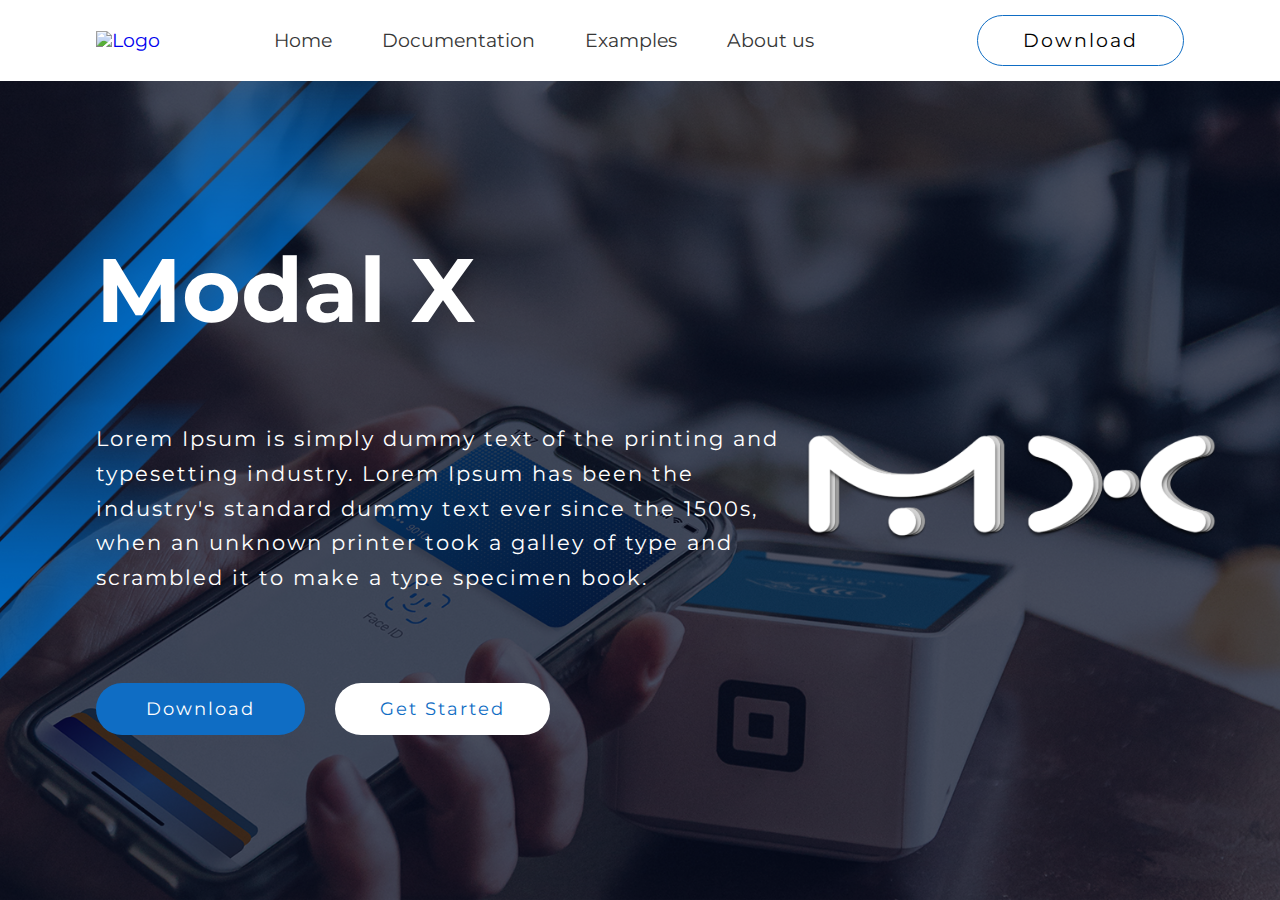
==== app/index.html @ 3172d70e "changes" ====
<!DOCTYPE html>
<html lang="en">
<head>
	<meta charset="UTF-8">
	<meta name="viewport" content="width=device-width, initial-scale=1.0">
	<meta http-equiv="X-UA-Compatible" content="ie=edge">
	<link rel="shortcut icon" href="/img/MX-logo-browser.png" type="image/png">
	<link href="https://fonts.googleapis.com/css?family=Montserrat:400,500,700,800&display=swap" rel="stylesheet">
	<link rel="stylesheet" href="css/reset.css">
	<link rel="stylesheet" href="https://use.fontawesome.com/releases/v5.8.2/css/all.css" integrity="sha384-oS3vJWv+0UjzBfQzYUhtDYW+Pj2yciDJxpsK1OYPAYjqT085Qq/1cq5FLXAZQ7Ay" crossorigin="anonymous">
	<link rel="stylesheet" href="css/main.css">
	<title>Modal X</title>
</head>
<body>
	<nav class="nav">
		<div class="wrapper">
			<a href="index.html"><img class="ModalX-logo" src="/img/MX.png" alt="Logo"></a>
			<ul class="nav-menu">
				<a href="#" class="nav-menu-item">
					<li>Home</li>
				</a>
				<a href="#" class="nav-menu-item">
					<li>Documentation</li>
				</a>
				<a href="#" class="nav-menu-item">
					<li>Examples</li>
				</a>
				<a href="templates/about.html" class="nav-menu-item">
					<li>About us</li>
				</a>
			</ul>
			<div class="links">
				<a class="git" href="#"><i class="fab fa-github"></i></a>
				<a class="telegram" href="#"><i class="fab fa-telegram"></i></a>
				<a href="#" class="btn download">Download</a>
			</div>
		</div>
	</nav>
	<header class="header">
		<div class="background"></div>
		<div class="lines"></div>
		<div class="dark-background"></div>
		<div class="main-logo"><img src="img/MX-index.png" alt=""></div>
		<div class="wrapper">
			<div class="header-main">
				<h1 class="header-title">Modal X</h1>
				<p class="header-subtitle">Lorem Ipsum is simply dummy text of the printing and typesetting industry. Lorem Ipsum has been the industry's standard dummy text ever since the 1500s, when an unknown printer took a galley of type and scrambled it to make a type specimen book.</p>			
				<div class="links">
					<a href="#" class="btn download">Download</a>
					<a href="#" class="btn started">Get Started</a>
				</div>
			</div>
		</div>
	</header>
</body>
</html>
---- app/css/main.css ----
@media screen and (max-width: 640px) {
  body {
    background-color: #fff; } }

@font-face {
  font-family: "Space Age";
  src: url("../fonts/Space Age/SpaceAge.otf"); }

html {
  overflow-x: hidden;
  min-width: 320px;
  font-size: 19px;
  font-weight: 400;
  font-family: 'Montserrat', sans-serif; }

a {
  text-decoration: none; }

.btn {
  display: inline-block;
  padding: 15px 45px;
  border: 1px solid #0f6dc4;
  border-radius: 30px;
  font-size: 19px;
  font-weight: 400;
  letter-spacing: 2px;
  color: #000;
  -webkit-transition: .25s;
  -o-transition: .25s;
  transition: .25s; }
  .btn:hover {
    background-color: #0f6dc4;
    color: #fff; }

.nav {
  display: -webkit-box;
  display: -ms-flexbox;
  display: flex;
  position: fixed;
  width: 100%;
  -webkit-box-align: center;
  -ms-flex-align: center;
  align-items: center;
  -webkit-box-pack: center;
  -ms-flex-pack: center;
  justify-content: center;
  left: 0;
  top: 0;
  padding: 15px 0;
  background-color: #fff;
  z-index: 9999; }
  .nav .wrapper {
    display: -webkit-box;
    display: -ms-flexbox;
    display: flex;
    width: 85%;
    -webkit-box-align: center;
    -ms-flex-align: center;
    align-items: center;
    -webkit-box-pack: justify;
    -ms-flex-pack: justify;
    justify-content: space-between; }
  .nav-menu {
    display: -webkit-box;
    display: -ms-flexbox;
    display: flex;
    -webkit-box-align: center;
    -ms-flex-align: center;
    align-items: center; }
    .nav-menu-item {
      margin: 0 25px;
      font-size: 19px;
      color: #363636;
      -webkit-transition: .2s;
      -o-transition: .2s;
      transition: .2s; }
      .nav-menu-item:hover {
        color: #0f6dc4; }
  .nav .ModalX-logo {
    display: -webkit-inline-box;
    display: -ms-inline-flexbox;
    display: inline-flex;
    height: 25px;
    margin-top: 6px; }
  .nav .links .git {
    margin: 0 10px;
    color: #000; }
    .nav .links .git:hover {
      color: #5f5f5f; }
  .nav .links .telegram {
    margin-right: 30px;
    color: #12a4da; }
    .nav .links .telegram:hover {
      color: #127eda; }
  .nav .links .git, .nav .links .telegram {
    font-size: 22px;
    -webkit-transition: .25s;
    -o-transition: .25s;
    transition: .25s; }

.header {
  position: relative;
  width: 100vw;
  height: calc(100vh - 80px);
  margin-top: 80px; }
  .header .background, .header .lines, .header .dark-background {
    position: absolute;
    width: 100%;
    height: 100%;
    top: 0;
    left: 0; }
  .header .background {
    background-image: url(../img/cosmos.jpg);
    background-position: center bottom;
    background-size: cover;
    z-index: 2;
    opacity: .3; }
  .header .lines {
    background-image: url(../img/lines.png);
    background-repeat: no-repeat;
    top: -5%;
    z-index: 3; }
  .header .dark-background {
    z-index: 1;
    background-color: #070b20; }
  .header .main-logo {
    position: absolute;
    right: 5%;
    top: 50%;
    -webkit-transform: translateY(-50%);
    -ms-transform: translateY(-50%);
    transform: translateY(-50%);
    z-index: 4; }
    .header .main-logo img {
      width: 32vw; }
  .header .wrapper {
    width: 85%;
    margin: 0 auto;
    height: 100%;
    display: -webkit-box;
    display: -ms-flexbox;
    display: flex;
    -webkit-box-align: center;
    -ms-flex-align: center;
    align-items: center; }
  .header-main {
    display: -webkit-box;
    display: -ms-flexbox;
    display: flex;
    -webkit-box-orient: vertical;
    -webkit-box-direction: normal;
    -ms-flex-direction: column;
    flex-direction: column;
    -webkit-box-pack: justify;
    -ms-flex-pack: justify;
    justify-content: space-between;
    position: relative;
    z-index: 9999;
    color: #ffffff;
    width: 700px;
    min-height: 490px; }
  .header-title {
    font-size: 90px;
    font-weight: bold; }
  .header-subtitle {
    font-size: 21px;
    line-height: 1.65;
    letter-spacing: 2px; }
  .header .links .btn {
    padding: 17px 45px;
    font-size: 18px;
    border: 0; }
  .header .links .download {
    color: #fff;
    background-color: #0f6dc4;
    padding: 17px 50px; }
    .header .links .download:hover {
      background-color: #fff;
      color: #0f6dc4; }
  .header .links .started {
    background-color: #fff;
    color: #0f6dc4;
    font-weight: 400;
    border: 0;
    margin-left: 25px; }
    .header .links .started:hover {
      background-color: #0f6dc4;
      color: #fff; }
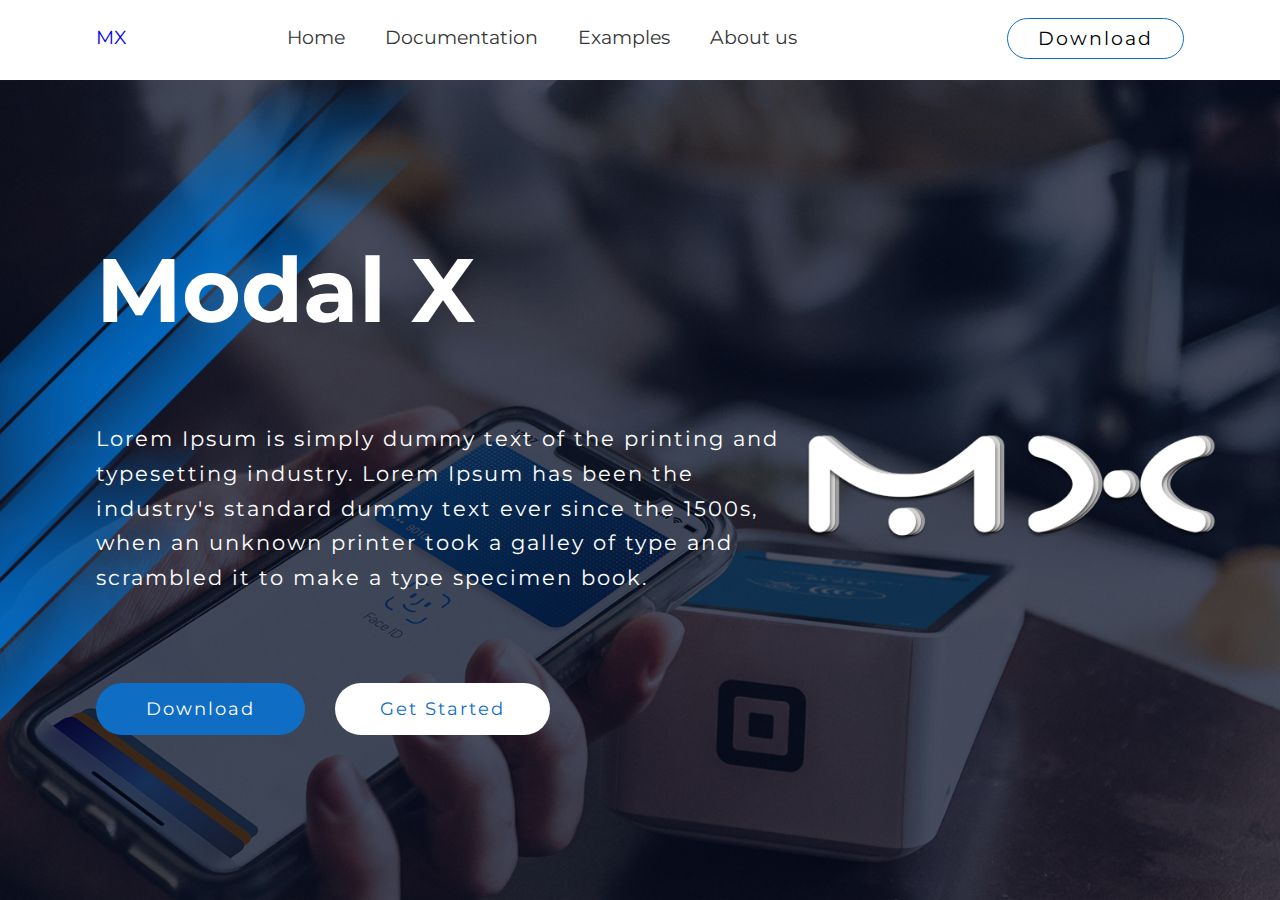
==== commit c0ac1bdf: "update 1.3v" ====
--- a/app/index.html
+++ b/app/index.html
@@ -4,7 +4,7 @@
 	<meta charset="UTF-8">
 	<meta name="viewport" content="width=device-width, initial-scale=1.0">
 	<meta http-equiv="X-UA-Compatible" content="ie=edge">
-	<link rel="shortcut icon" href="/img/MX-logo-browser.png" type="image/png">
+	<link rel="shortcut icon" href="img/MX-logo-browser.png" type="image/png">
 	<link href="https://fonts.googleapis.com/css?family=Montserrat:400,500,700,800&display=swap" rel="stylesheet">
 	<link rel="stylesheet" href="css/reset.css">
 	<link rel="stylesheet" href="https://use.fontawesome.com/releases/v5.8.2/css/all.css" integrity="sha384-oS3vJWv+0UjzBfQzYUhtDYW+Pj2yciDJxpsK1OYPAYjqT085Qq/1cq5FLXAZQ7Ay" crossorigin="anonymous">
@@ -14,7 +14,7 @@
 <body>
 	<nav class="nav">
 		<div class="wrapper">
-			<a href="index.html"><img class="ModalX-logo" src="/img/MX.png" alt="Logo"></a>
+			<a href="index.html">MX</a>
 			<ul class="nav-menu">
 				<a href="#" class="nav-menu-item">
 					<li>Home</li>
@@ -22,7 +22,7 @@
 				<a href="#" class="nav-menu-item">
 					<li>Documentation</li>
 				</a>
-				<a href="#" class="nav-menu-item">
+				<a href="templates/examples.html" class="nav-menu-item">
 					<li>Examples</li>
 				</a>
 				<a href="templates/about.html" class="nav-menu-item">
--- a/app/css/main.css
+++ b/app/css/main.css
@@ -18,25 +18,26 @@
 
 .btn {
   display: inline-block;
-  padding: 15px 45px;
+  padding: 10px 30px;
   border: 1px solid #0f6dc4;
   border-radius: 30px;
   font-size: 19px;
   font-weight: 400;
   letter-spacing: 2px;
   color: #000;
-  -webkit-transition: .25s;
-  -o-transition: .25s;
-  transition: .25s; }
+  cursor: pointer;
+  -webkit-transition: .2s;
+  -o-transition: .2s;
+  transition: .2s; }
   .btn:hover {
     background-color: #0f6dc4;
     color: #fff; }
 
 .nav {
+  position: fixed;
   display: -webkit-box;
   display: -ms-flexbox;
   display: flex;
-  position: fixed;
   width: 100%;
   -webkit-box-align: center;
   -ms-flex-align: center;
@@ -68,7 +69,7 @@
     -ms-flex-align: center;
     align-items: center; }
     .nav-menu-item {
-      margin: 0 25px;
+      margin: 0 20px;
       font-size: 19px;
       color: #363636;
       -webkit-transition: .2s;
@@ -77,26 +78,25 @@
       .nav-menu-item:hover {
         color: #0f6dc4; }
   .nav .ModalX-logo {
-    display: -webkit-inline-box;
-    display: -ms-inline-flexbox;
-    display: inline-flex;
-    height: 25px;
-    margin-top: 6px; }
-  .nav .links .git {
-    margin: 0 10px;
-    color: #000; }
-    .nav .links .git:hover {
-      color: #5f5f5f; }
-  .nav .links .telegram {
-    margin-right: 30px;
-    color: #12a4da; }
-    .nav .links .telegram:hover {
-      color: #127eda; }
-  .nav .links .git, .nav .links .telegram {
-    font-size: 22px;
-    -webkit-transition: .25s;
-    -o-transition: .25s;
-    transition: .25s; }
+    font-size: 40px;
+    font-family: "Space Age"; }
+  .nav .links {
+    margin-top: 3px; }
+    .nav .links .git {
+      margin: 0 10px;
+      color: #000; }
+      .nav .links .git:hover {
+        color: #5f5f5f; }
+    .nav .links .telegram {
+      margin-right: 30px;
+      color: #12a4da; }
+      .nav .links .telegram:hover {
+        color: #127eda; }
+    .nav .links .git, .nav .links .telegram {
+      font-size: 22px;
+      -webkit-transition: .25s;
+      -o-transition: .25s;
+      transition: .25s; }
 
 .header {
   position: relative;
@@ -118,7 +118,7 @@
   .header .lines {
     background-image: url(../img/lines.png);
     background-repeat: no-repeat;
-    top: -5%;
+    top: 0;
     z-index: 3; }
   .header .dark-background {
     z-index: 1;
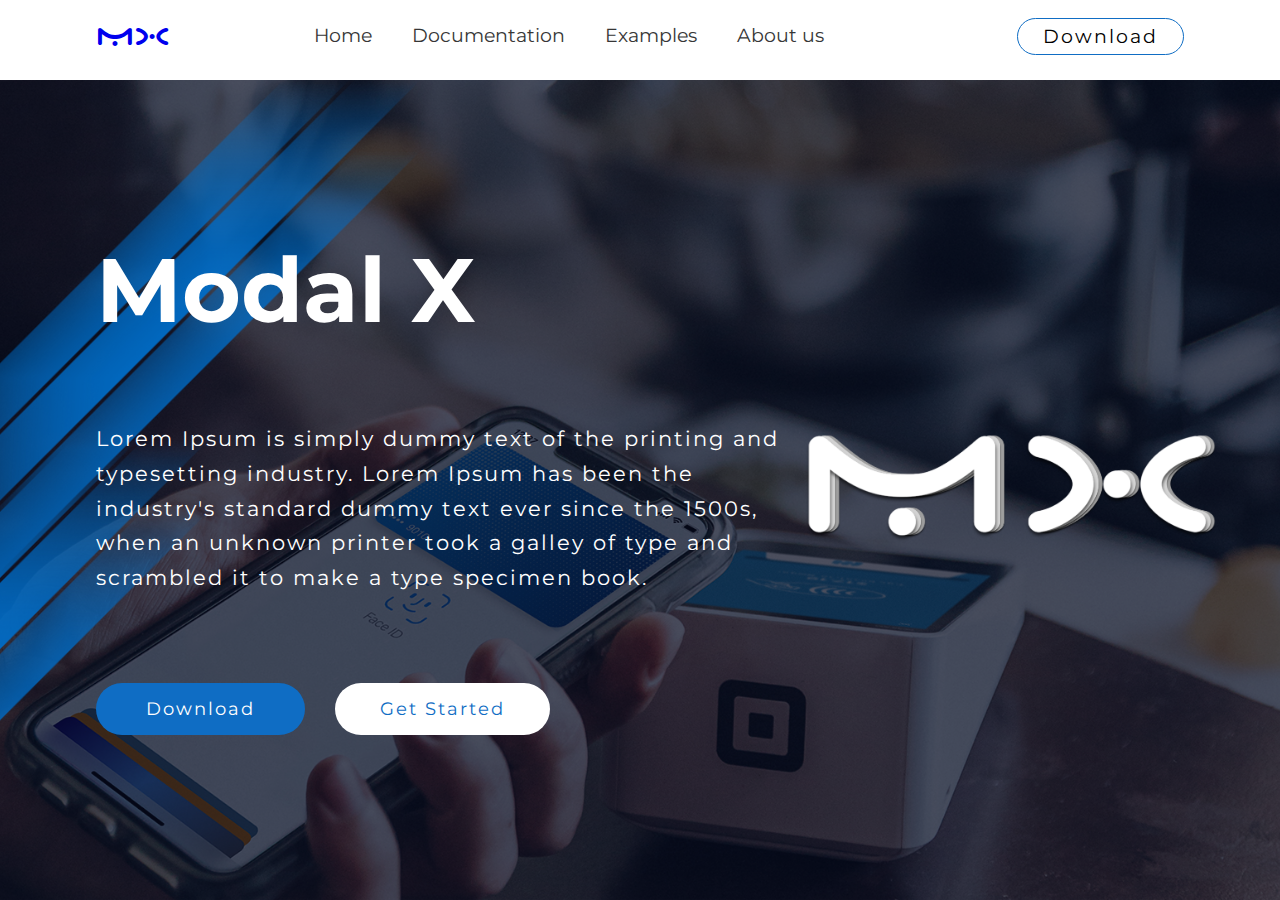
==== commit c96996a2: "update 1.4v" ====
--- a/app/index.html
+++ b/app/index.html
@@ -14,7 +14,7 @@
 <body>
 	<nav class="nav">
 		<div class="wrapper">
-			<a href="index.html">MX</a>
+			<a class="ModalX-logo" href="index.html">MX</a>
 			<ul class="nav-menu">
 				<a href="#" class="nav-menu-item">
 					<li>Home</li>
--- a/app/css/main.css
+++ b/app/css/main.css
@@ -18,7 +18,7 @@
 
 .btn {
   display: inline-block;
-  padding: 10px 30px;
+  padding: 8px 25px;
   border: 1px solid #0f6dc4;
   border-radius: 30px;
   font-size: 19px;
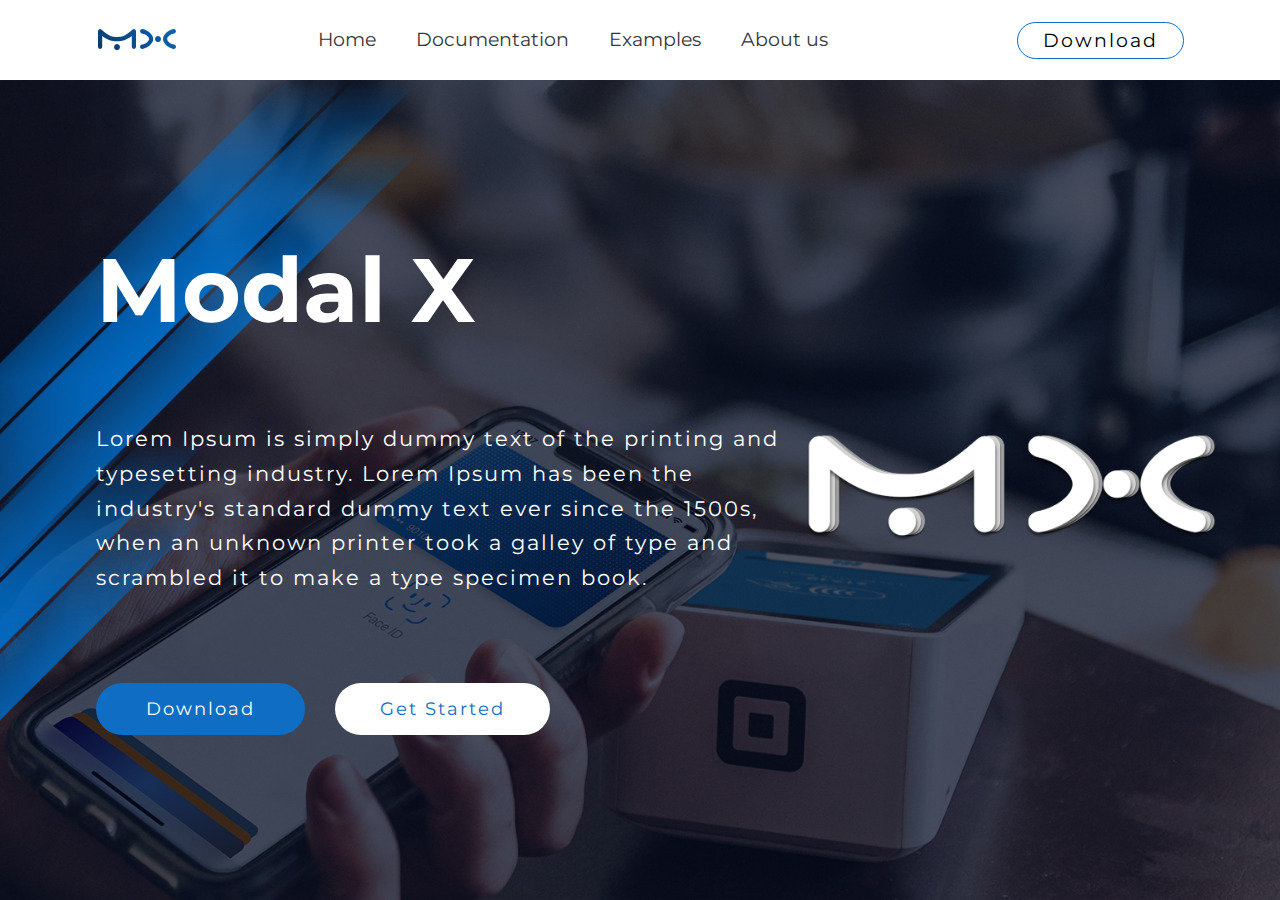
==== commit d8f5c60d: "update 1.5v" ====
--- a/app/index.html
+++ b/app/index.html
@@ -16,10 +16,10 @@
 		<div class="wrapper">
 			<a class="ModalX-logo" href="index.html">MX</a>
 			<ul class="nav-menu">
-				<a href="#" class="nav-menu-item">
+				<a href="index.html" class="nav-menu-item">
 					<li>Home</li>
 				</a>
-				<a href="#" class="nav-menu-item">
+				<a href="templates/documentation.html" class="nav-menu-item">
 					<li>Documentation</li>
 				</a>
 				<a href="templates/examples.html" class="nav-menu-item">
--- a/app/css/main.css
+++ b/app/css/main.css
@@ -78,8 +78,18 @@
       .nav-menu-item:hover {
         color: #0f6dc4; }
   .nav .ModalX-logo {
-    font-size: 40px;
-    font-family: "Space Age"; }
+    font-size: 45px;
+    font-family: "Space Age";
+    margin-bottom: 3px;
+    background: -webkit-linear-gradient(45deg, #083561 0%, #0e6cc2 100%);
+    background: -o-linear-gradient(45deg, #083561 0%, #0e6cc2 100%);
+    background: linear-gradient(45deg, #083561 0%, #0e6cc2 100%);
+    -webkit-background-clip: text;
+    -webkit-text-fill-color: transparent;
+    -webkit-user-select: none;
+    -moz-user-select: none;
+    -ms-user-select: none;
+    user-select: none; }
   .nav .links {
     margin-top: 3px; }
     .nav .links .git {
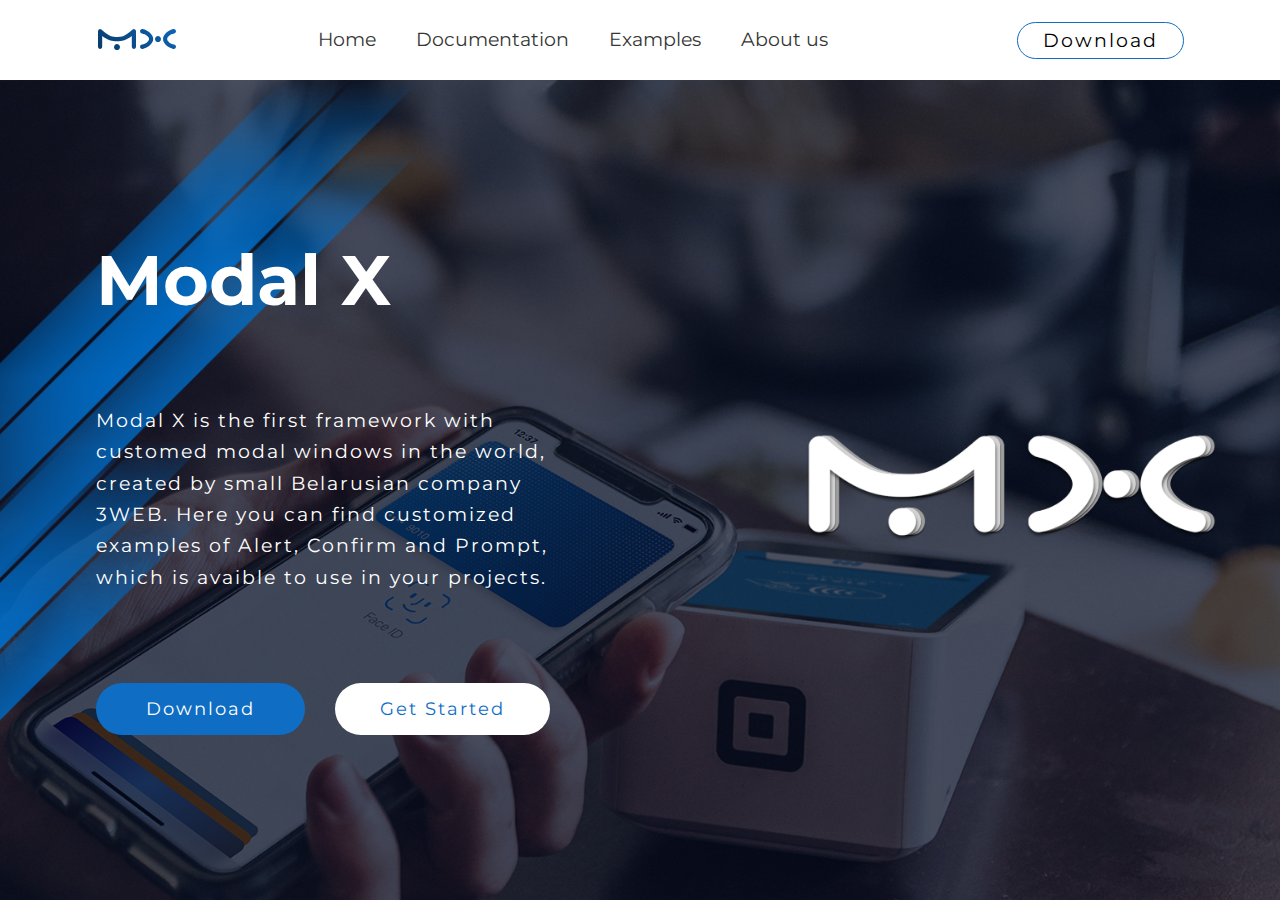
==== commit bd820736: "photo" ====
--- a/app/index.html
+++ b/app/index.html
@@ -19,7 +19,7 @@
 				<a href="index.html" class="nav-menu-item">
 					<li>Home</li>
 				</a>
-				<a href="templates/documentation.html" class="nav-menu-item">
+				<a href="ModalX.html" class="nav-menu-item">
 					<li>Documentation</li>
 				</a>
 				<a href="templates/examples.html" class="nav-menu-item">
@@ -44,7 +44,9 @@
 		<div class="wrapper">
 			<div class="header-main">
 				<h1 class="header-title">Modal X</h1>
-				<p class="header-subtitle">Lorem Ipsum is simply dummy text of the printing and typesetting industry. Lorem Ipsum has been the industry's standard dummy text ever since the 1500s, when an unknown printer took a galley of type and scrambled it to make a type specimen book.</p>			
+				<p class="header-subtitle">
+					Modal X is the first framework with customed modal windows in the world, created by small Belarusian company 3WEB. Here you can find customized examples of Alert, Confirm and Prompt, which is avaible to use in your projects.
+				</p>			
 				<div class="links">
 					<a href="#" class="btn download">Download</a>
 					<a href="#" class="btn started">Get Started</a>
--- a/app/css/main.css
+++ b/app/css/main.css
@@ -89,7 +89,9 @@
     -webkit-user-select: none;
     -moz-user-select: none;
     -ms-user-select: none;
-    user-select: none; }
+    user-select: none;
+    -webkit-animation: 20s hue linear infinite;
+    animation: 20s hue linear infinite; }
   .nav .links {
     margin-top: 3px; }
     .nav .links .git {
@@ -107,6 +109,46 @@
       -webkit-transition: .25s;
       -o-transition: .25s;
       transition: .25s; }
+
+@-webkit-keyframes hue {
+  0% {
+    -webkit-filter: hue-rotate(0deg);
+    filter: hue-rotate(0deg); }
+  100% {
+    -webkit-filter: hue-rotate(360deg);
+    filter: hue-rotate(360deg); } }
+
+@keyframes hue {
+  0% {
+    -webkit-filter: hue-rotate(0deg);
+    filter: hue-rotate(0deg); }
+  100% {
+    -webkit-filter: hue-rotate(360deg);
+    filter: hue-rotate(360deg); } }
+
+@media screen and (max-width: 1100px) {
+  .nav .wrapper {
+    width: 97%; }
+  .nav-menu {
+    display: -webkit-box;
+    display: -ms-flexbox;
+    display: flex;
+    -webkit-box-align: center;
+    -ms-flex-align: center;
+    align-items: center; }
+    .nav-menu-item {
+      margin: 0 10px;
+      font-size: 17px; }
+  .nav .ModalX-logo {
+    font-size: 40px;
+    margin-bottom: 4px; }
+  .nav .links {
+    margin: 0; }
+    .nav .links .git, .nav .links .telegram {
+      display: inline-block;
+      margin-top: 7px; }
+    .nav .links .download {
+      font-size: 16px; } }
 
 .header {
   position: relative;
@@ -142,7 +184,11 @@
     transform: translateY(-50%);
     z-index: 4; }
     .header .main-logo img {
-      width: 32vw; }
+      width: 32vw;
+      -webkit-user-select: none;
+      -moz-user-select: none;
+      -ms-user-select: none;
+      user-select: none; }
   .header .wrapper {
     width: 85%;
     margin: 0 auto;
@@ -196,3 +242,18 @@
     .header .links .started:hover {
       background-color: #0f6dc4;
       color: #fff; }
+  @media screen and (max-width: 1350px) {
+    .header-main {
+      width: 500px; }
+    .header-title {
+      font-size: 70px; }
+    .header-subtitle {
+      font-size: 19px; } }
+  @media screen and (max-height: 780px) {
+    .header-main {
+      min-height: 390px;
+      width: 600px; }
+    .header-title {
+      font-size: 80px; }
+    .header-subtitle {
+      font-size: 18px; } }
